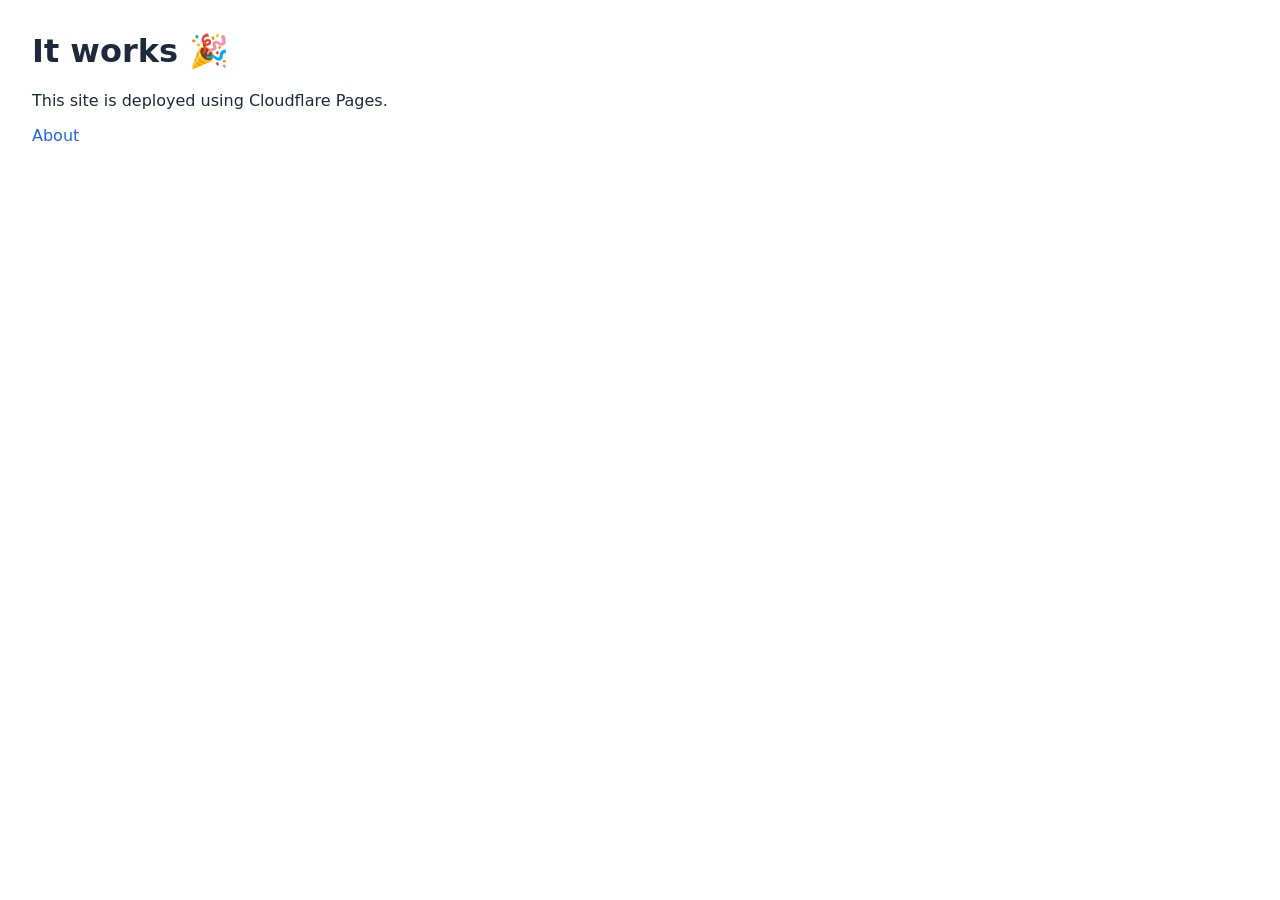
==== index.html @ a0675ecf "Initial commit" ====
<!doctype html>
<html>
  <head>
    <meta charset="utf-8" />
    <meta name="viewport" content="width=device-width, initial-scale=1" />
    <meta name="color-scheme" content="light dark" />
    <title>Home</title>
    <link rel="icon" href="/assets/favicon.svg" type="image/svg+xml">
    <link rel="stylesheet" href="/assets/css/styles.css">
    <script defer src="/assets/js/main.js"></script>
  </head>
  <body>
    <h1>It works 🎉</h1>
    <p>This site is deployed using Cloudflare Pages.</p>
    <p><a href="/about/">About</a></p>
  </body>
</html>
---- assets/css/styles.css ----
:root {
  color-scheme: light dark;
  --color-bg: #ffffff;
  --color-text: #1e293b;
  --color-muted: #64748b;
  --color-accent: #2563eb;
  --color-border: #e2e8f0;
}

@media (prefers-color-scheme: dark) {
  :root {
    --color-bg: #0f172a;
    --color-text: #e2e8f0;
    --color-muted: #94a3b8;
    --color-accent: #60a5fa;
    --color-border: #1e293b;
  }
}

body {
  font-family: system-ui, sans-serif;
  margin: 2rem;
  background-color: var(--color-bg);
  color: var(--color-text);
}

a {
  text-decoration: none;
  color: var(--color-accent);
}
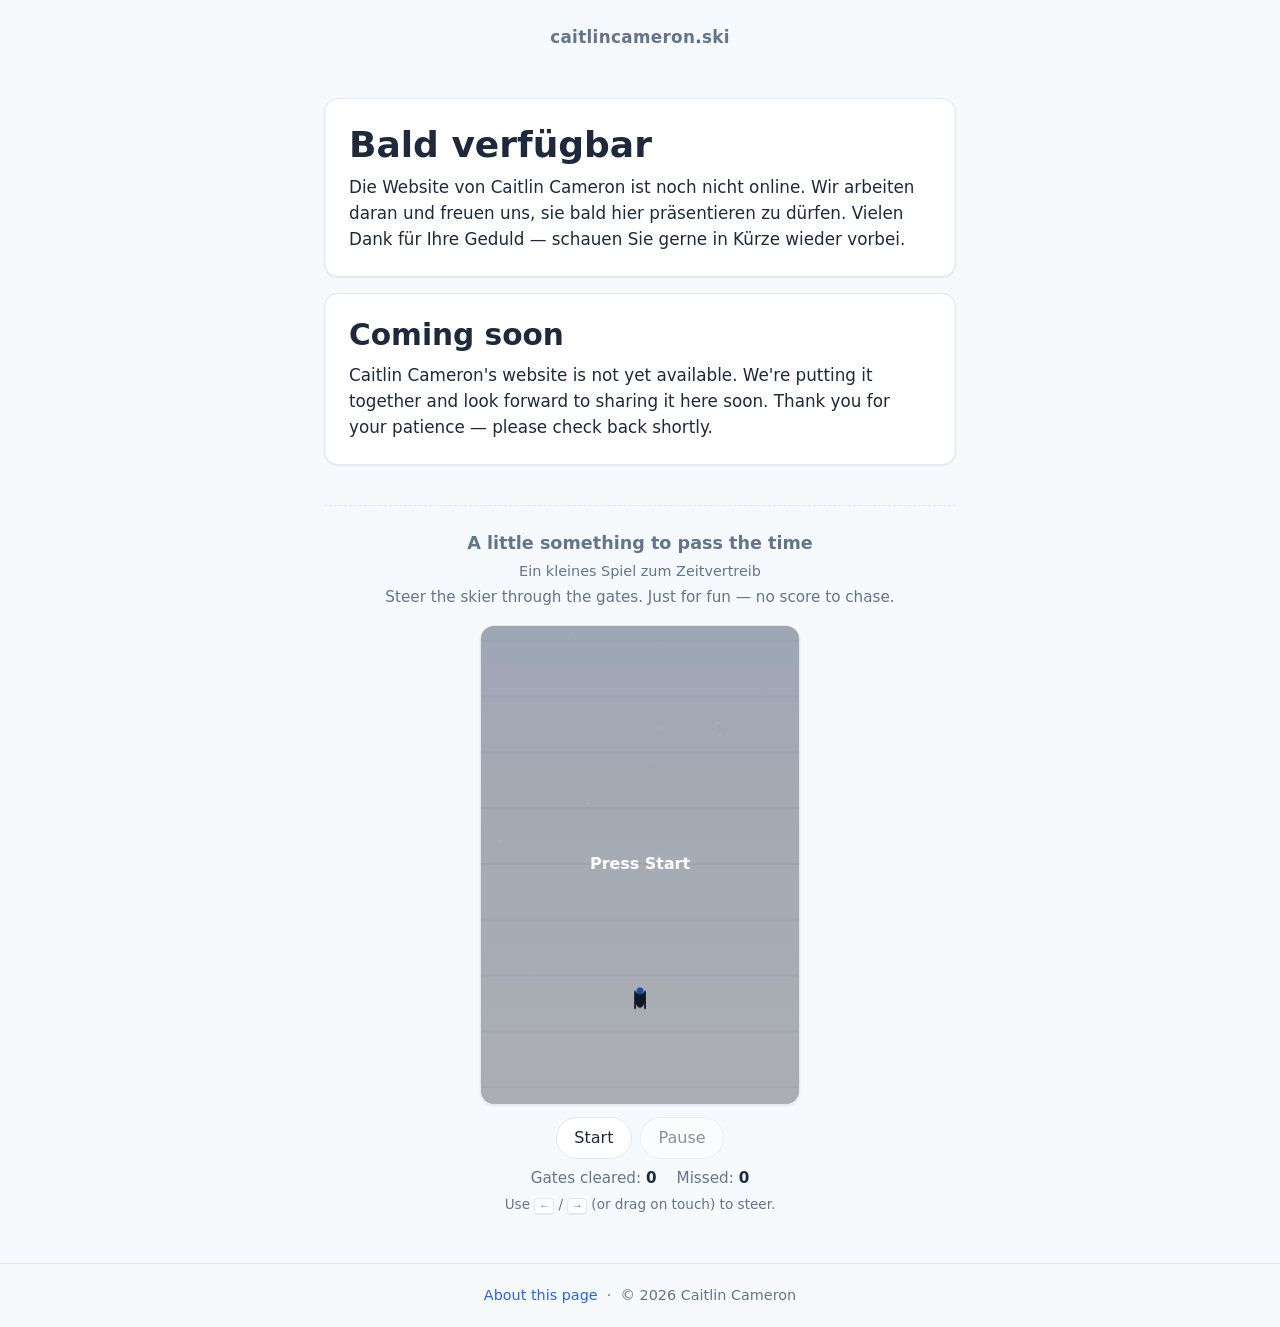
==== commit 85df497c: "Build holding site with bilingual notice and slalom mini-game Adds the initial caitlincameron.ski ho" ====
--- a/index.html
+++ b/index.html
@@ -1,17 +1,88 @@
 <!doctype html>
-<html>
+<html lang="en">
   <head>
     <meta charset="utf-8" />
     <meta name="viewport" content="width=device-width, initial-scale=1" />
     <meta name="color-scheme" content="light dark" />
-    <title>Home</title>
-    <link rel="icon" href="/assets/favicon.svg" type="image/svg+xml">
-    <link rel="stylesheet" href="/assets/css/styles.css">
+    <meta name="description" content="caitlincameron.ski — coming soon. Bald verfügbar." />
+    <title>caitlincameron.ski — Bald verfügbar / Coming soon</title>
+    <link rel="icon" href="/assets/favicon.svg" type="image/svg+xml" />
+    <link rel="stylesheet" href="/assets/css/styles.css" />
     <script defer src="/assets/js/main.js"></script>
+    <script defer src="/assets/js/slalom.js"></script>
   </head>
   <body>
-    <h1>It works 🎉</h1>
-    <p>This site is deployed using Cloudflare Pages.</p>
-    <p><a href="/about/">About</a></p>
+    <a class="skip-link" href="#main">Skip to content</a>
+
+    <header class="site-header">
+      <p class="wordmark">caitlincameron<span class="wordmark__dot">.</span>ski</p>
+    </header>
+
+    <main id="main" class="container">
+      <section class="message" lang="de" aria-labelledby="msg-de-heading">
+        <h1 id="msg-de-heading">Bald verfügbar</h1>
+        <p>
+          Die Website von Caitlin Cameron ist noch nicht online. Wir arbeiten
+          daran und freuen uns, sie bald hier präsentieren zu dürfen. Vielen
+          Dank für Ihre Geduld — schauen Sie gerne in Kürze wieder vorbei.
+        </p>
+      </section>
+
+      <section class="message" lang="en" aria-labelledby="msg-en-heading">
+        <h2 id="msg-en-heading">Coming soon</h2>
+        <p>
+          Caitlin Cameron's website is not yet available. We're putting it
+          together and look forward to sharing it here soon. Thank you for
+          your patience — please check back shortly.
+        </p>
+      </section>
+
+      <section class="game" aria-labelledby="game-heading">
+        <h2 id="game-heading" class="game__heading">
+          A little something to pass the time
+          <span class="game__subheading" lang="de">Ein kleines Spiel zum Zeitvertreib</span>
+        </h2>
+
+        <p class="game__intro">
+          Steer the skier through the gates. Just for fun — no score to chase.
+        </p>
+
+        <div class="game__stage">
+          <canvas
+            id="slalom-canvas"
+            width="320"
+            height="480"
+            aria-label="Slalom skiing mini-game"
+            role="img"
+          >
+            Your browser does not support the HTML canvas element, so the
+            mini-game isn't available — but the message above is the
+            important part.
+          </canvas>
+        </div>
+
+        <div class="game__controls">
+          <button type="button" id="slalom-start" class="game__button">Start</button>
+          <button type="button" id="slalom-pause" class="game__button" disabled>Pause</button>
+        </div>
+
+        <p class="game__status" aria-live="polite">
+          <span>Gates cleared: <strong id="slalom-cleared">0</strong></span>
+          <span>Missed: <strong id="slalom-missed">0</strong></span>
+        </p>
+
+        <p class="game__hint">
+          Use <kbd>←</kbd> / <kbd>→</kbd> (or drag on touch) to steer.
+        </p>
+      </section>
+    </main>
+
+    <footer class="site-footer">
+      <p>
+        <a href="/about/">About this page</a>
+        &nbsp;·&nbsp;
+        <span>&copy; <span id="footer-year">2026</span> Caitlin Cameron</span>
+      </p>
+    </footer>
   </body>
 </html>
--- a/assets/css/styles.css
+++ b/assets/css/styles.css
@@ -1,30 +1,280 @@
 :root {
   color-scheme: light dark;
-  --color-bg: #ffffff;
+  --color-bg: #f7fafc;
+  --color-surface: #ffffff;
   --color-text: #1e293b;
   --color-muted: #64748b;
   --color-accent: #2563eb;
+  --color-accent-strong: #1d4ed8;
   --color-border: #e2e8f0;
+  --color-shadow: rgba(15, 23, 42, 0.08);
+  --max-width: 42rem;
+  --radius: 14px;
 }
 
 @media (prefers-color-scheme: dark) {
   :root {
-    --color-bg: #0f172a;
+    --color-bg: #0b1220;
+    --color-surface: #111a2e;
     --color-text: #e2e8f0;
     --color-muted: #94a3b8;
     --color-accent: #60a5fa;
+    --color-accent-strong: #93c5fd;
     --color-border: #1e293b;
+    --color-shadow: rgba(0, 0, 0, 0.35);
   }
 }
 
+*,
+*::before,
+*::after {
+  box-sizing: border-box;
+}
+
+html {
+  -webkit-text-size-adjust: 100%;
+}
+
 body {
-  font-family: system-ui, sans-serif;
-  margin: 2rem;
+  font-family: system-ui, -apple-system, "Segoe UI", Roboto, "Helvetica Neue",
+    Arial, sans-serif;
+  margin: 0;
   background-color: var(--color-bg);
   color: var(--color-text);
+  line-height: 1.55;
+  min-height: 100vh;
+  display: flex;
+  flex-direction: column;
 }
 
 a {
+  color: var(--color-accent);
   text-decoration: none;
+}
+
+a:hover,
+a:focus-visible {
+  color: var(--color-accent-strong);
+  text-decoration: underline;
+}
+
+:focus-visible {
+  outline: 2px solid var(--color-accent);
+  outline-offset: 2px;
+  border-radius: 4px;
+}
+
+.skip-link {
+  position: absolute;
+  left: -9999px;
+  top: 0;
+  background: var(--color-accent);
+  color: #fff;
+  padding: 0.5rem 0.75rem;
+  border-radius: 0 0 var(--radius) var(--radius);
+}
+
+.skip-link:focus {
+  left: 0;
+}
+
+.site-header {
+  padding: 1.5rem 1.25rem 0.5rem;
+  display: flex;
+  justify-content: center;
+}
+
+.wordmark {
+  font-weight: 600;
+  letter-spacing: 0.02em;
+  margin: 0;
+  font-size: 1.05rem;
+  color: var(--color-muted);
+}
+
+.wordmark a {
+  color: inherit;
+}
+
+.wordmark__dot {
   color: var(--color-accent);
 }
+
+.container {
+  width: 100%;
+  max-width: var(--max-width);
+  margin: 0 auto;
+  padding: 1.5rem 1.25rem 3rem;
+  flex: 1;
+}
+
+.message {
+  background: var(--color-surface);
+  border: 1px solid var(--color-border);
+  border-radius: var(--radius);
+  padding: 1.5rem 1.5rem;
+  margin: 1rem 0;
+  box-shadow: 0 1px 2px var(--color-shadow);
+}
+
+.message h1,
+.message h2 {
+  margin: 0 0 0.5rem;
+  line-height: 1.2;
+}
+
+.message h1 {
+  font-size: clamp(1.6rem, 2.5vw + 1rem, 2.25rem);
+}
+
+.message h2 {
+  font-size: clamp(1.35rem, 2vw + 0.9rem, 1.85rem);
+  font-weight: 600;
+}
+
+.message p {
+  margin: 0;
+  color: var(--color-text);
+  font-size: 1.05rem;
+}
+
+.game {
+  margin: 2.5rem 0 0;
+  padding-top: 1.5rem;
+  border-top: 1px dashed var(--color-border);
+  text-align: center;
+}
+
+.game__heading {
+  font-size: 1.1rem;
+  font-weight: 600;
+  color: var(--color-muted);
+  margin: 0 0 0.25rem;
+  display: flex;
+  flex-direction: column;
+  gap: 0.15rem;
+}
+
+.game__subheading {
+  font-size: 0.9rem;
+  font-weight: 400;
+  color: var(--color-muted);
+}
+
+.game__intro {
+  margin: 0 0 1rem;
+  color: var(--color-muted);
+  font-size: 0.95rem;
+}
+
+.game__stage {
+  display: flex;
+  justify-content: center;
+}
+
+#slalom-canvas {
+  display: block;
+  width: min(320px, 100%);
+  height: auto;
+  aspect-ratio: 320 / 480;
+  background: linear-gradient(180deg, #eef4ff 0%, #ffffff 100%);
+  border: 1px solid var(--color-border);
+  border-radius: var(--radius);
+  box-shadow: 0 1px 2px var(--color-shadow);
+  touch-action: none;
+}
+
+@media (prefers-color-scheme: dark) {
+  #slalom-canvas {
+    background: linear-gradient(180deg, #1a2747 0%, #0f1a35 100%);
+  }
+}
+
+.game__controls {
+  display: flex;
+  gap: 0.5rem;
+  justify-content: center;
+  margin: 0.75rem 0 0.25rem;
+}
+
+.game__button {
+  font: inherit;
+  background: var(--color-surface);
+  color: var(--color-text);
+  border: 1px solid var(--color-border);
+  border-radius: 999px;
+  padding: 0.45rem 1.1rem;
+  cursor: pointer;
+  transition: background-color 0.15s ease, color 0.15s ease,
+    border-color 0.15s ease;
+}
+
+.game__button:hover:not(:disabled),
+.game__button:focus-visible:not(:disabled) {
+  border-color: var(--color-accent);
+  color: var(--color-accent-strong);
+}
+
+.game__button:disabled {
+  opacity: 0.5;
+  cursor: default;
+}
+
+.game__status {
+  display: flex;
+  justify-content: center;
+  gap: 1.25rem;
+  color: var(--color-muted);
+  font-size: 0.95rem;
+  margin: 0.5rem 0 0.25rem;
+}
+
+.game__status strong {
+  color: var(--color-text);
+  font-variant-numeric: tabular-nums;
+  font-weight: 600;
+}
+
+.game__hint {
+  margin: 0.25rem 0 0;
+  color: var(--color-muted);
+  font-size: 0.85rem;
+}
+
+kbd {
+  font-family: ui-monospace, SFMono-Regular, Menlo, Monaco, Consolas,
+    "Liberation Mono", monospace;
+  font-size: 0.8em;
+  background: var(--color-surface);
+  border: 1px solid var(--color-border);
+  border-radius: 4px;
+  padding: 0.05rem 0.35rem;
+  box-shadow: 0 1px 0 var(--color-border);
+}
+
+.site-footer {
+  text-align: center;
+  padding: 1.25rem;
+  color: var(--color-muted);
+  font-size: 0.9rem;
+  border-top: 1px solid var(--color-border);
+  background: transparent;
+}
+
+.site-footer p {
+  margin: 0;
+}
+
+.prose h1 {
+  font-size: clamp(1.6rem, 2.5vw + 1rem, 2.25rem);
+  margin: 0 0 1rem;
+}
+
+.prose h2 {
+  font-size: 1.2rem;
+  margin: 1.5rem 0 0.5rem;
+}
+
+.prose p {
+  margin: 0 0 0.75rem;
+}
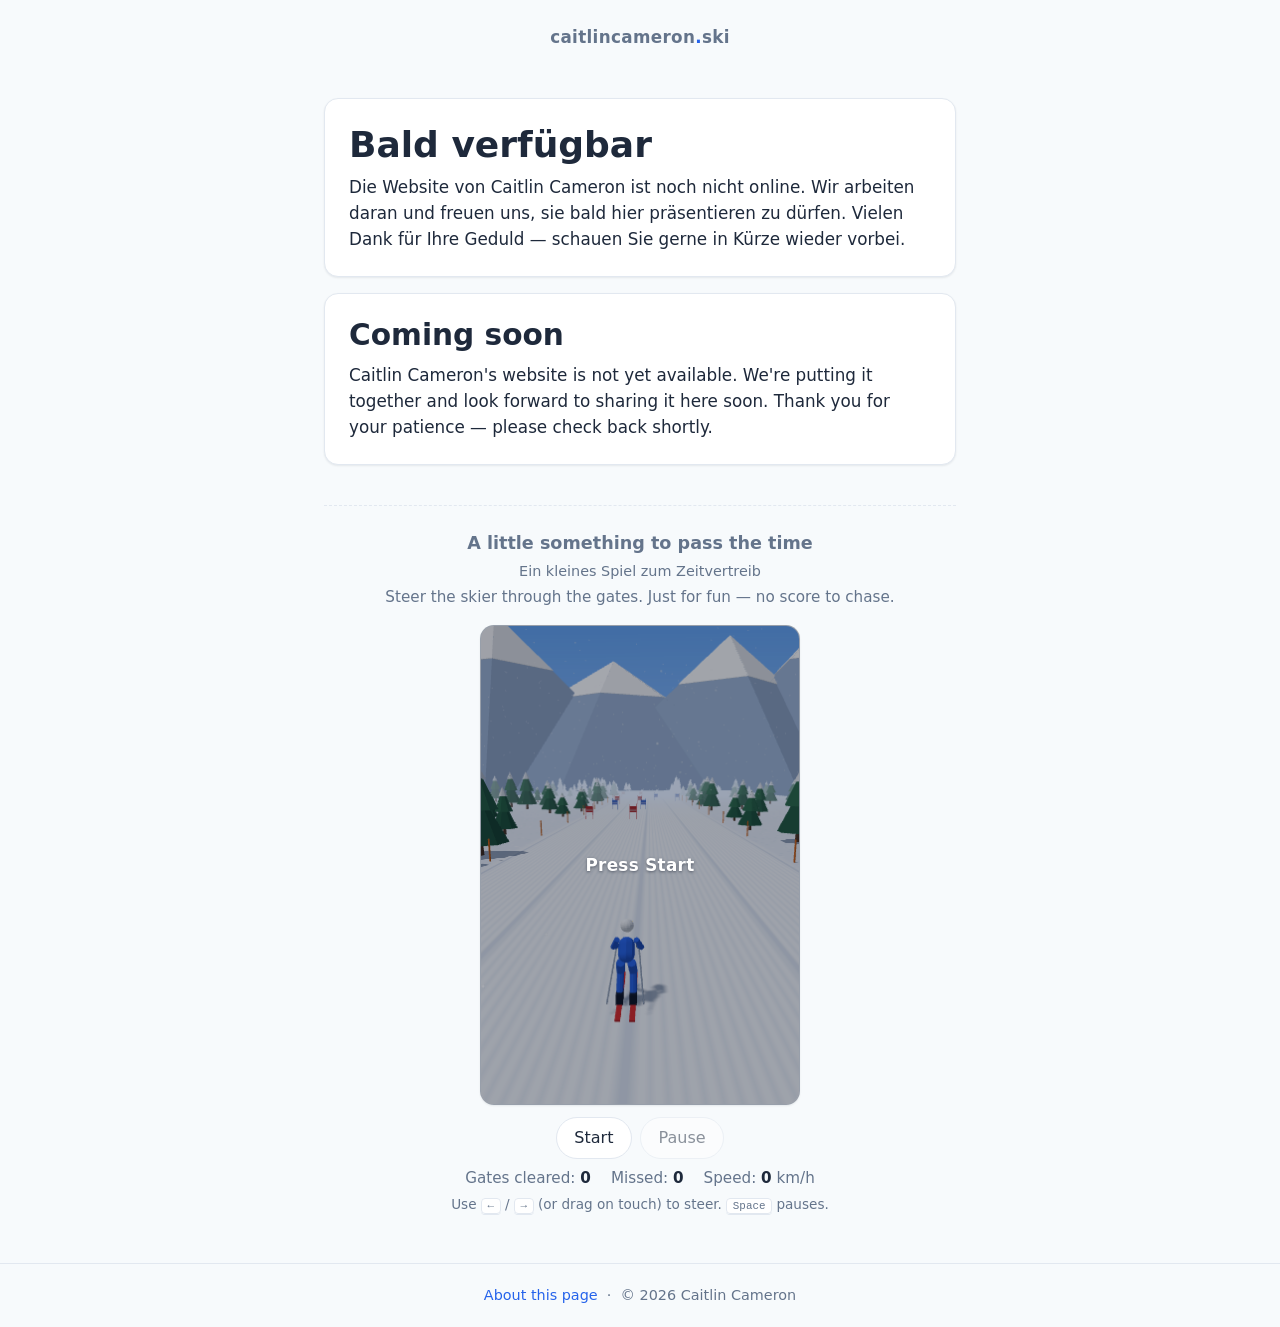
==== commit e3c5b36d: "Rework slalom game in 3D with three.js Same gameplay as before (steer through gates, counts of clear" ====
--- a/index.html
+++ b/index.html
@@ -9,7 +9,7 @@
     <link rel="icon" href="/assets/favicon.svg" type="image/svg+xml" />
     <link rel="stylesheet" href="/assets/css/styles.css" />
     <script defer src="/assets/js/main.js"></script>
-    <script defer src="/assets/js/slalom.js"></script>
+    <script type="module" src="/assets/js/slalom3d.js"></script>
   </head>
   <body>
     <a class="skip-link" href="#main">Skip to content</a>
@@ -48,17 +48,20 @@
         </p>
 
         <div class="game__stage">
-          <canvas
-            id="slalom-canvas"
-            width="320"
-            height="480"
-            aria-label="Slalom skiing mini-game"
-            role="img"
-          >
-            Your browser does not support the HTML canvas element, so the
-            mini-game isn't available — but the message above is the
-            important part.
-          </canvas>
+          <div class="game__viewport">
+            <canvas
+              id="slalom-canvas"
+              width="320"
+              height="480"
+              aria-label="Slalom skiing mini-game"
+              role="img"
+            >
+              Your browser does not support the HTML canvas element, so the
+              mini-game isn't available — but the message above is the
+              important part.
+            </canvas>
+            <div id="slalom-overlay" class="game__overlay" aria-hidden="true" hidden></div>
+          </div>
         </div>
 
         <div class="game__controls">
@@ -69,10 +72,11 @@
         <p class="game__status" aria-live="polite">
           <span>Gates cleared: <strong id="slalom-cleared">0</strong></span>
           <span>Missed: <strong id="slalom-missed">0</strong></span>
+          <span id="slalom-speed-wrap">Speed: <strong id="slalom-speed">0</strong> km/h</span>
         </p>
 
         <p class="game__hint">
-          Use <kbd>←</kbd> / <kbd>→</kbd> (or drag on touch) to steer.
+          Use <kbd>←</kbd> / <kbd>→</kbd> (or drag on touch) to steer. <kbd>Space</kbd> pauses.
         </p>
       </section>
     </main>
--- a/assets/css/styles.css
+++ b/assets/css/styles.css
@@ -172,9 +172,15 @@
   justify-content: center;
 }
 
+.game__viewport {
+  position: relative;
+  width: min(320px, 100%);
+  border-radius: var(--radius);
+}
+
 #slalom-canvas {
   display: block;
-  width: min(320px, 100%);
+  width: 100%;
   height: auto;
   aspect-ratio: 320 / 480;
   background: linear-gradient(180deg, #eef4ff 0%, #ffffff 100%);
@@ -187,6 +193,54 @@
 @media (prefers-color-scheme: dark) {
   #slalom-canvas {
     background: linear-gradient(180deg, #1a2747 0%, #0f1a35 100%);
+  }
+}
+
+.game__overlay {
+  position: absolute;
+  inset: 0;
+  display: flex;
+  align-items: center;
+  justify-content: center;
+  border-radius: var(--radius);
+  background: rgba(15, 23, 42, 0.35);
+  color: #fff;
+  font-weight: 600;
+  font-size: 1.05rem;
+  letter-spacing: 0.02em;
+  text-shadow: 0 1px 3px rgba(15, 23, 42, 0.5);
+  pointer-events: none;
+}
+
+.game__overlay[hidden] {
+  display: none;
+}
+
+.game__viewport::after {
+  content: "";
+  position: absolute;
+  inset: 0;
+  border-radius: var(--radius);
+  box-shadow: inset 0 0 0 3px rgba(239, 68, 68, 0), inset 0 0 40px rgba(239, 68, 68, 0);
+  pointer-events: none;
+}
+
+.game__viewport.is-miss::after {
+  animation: slalom-miss 0.45s ease-out;
+}
+
+@keyframes slalom-miss {
+  from {
+    box-shadow: inset 0 0 0 3px rgba(239, 68, 68, 0.9), inset 0 0 40px rgba(239, 68, 68, 0.55);
+  }
+  to {
+    box-shadow: inset 0 0 0 3px rgba(239, 68, 68, 0), inset 0 0 40px rgba(239, 68, 68, 0);
+  }
+}
+
+@media (prefers-reduced-motion: reduce) {
+  .game__viewport.is-miss::after {
+    animation-duration: 0.01s;
   }
 }
 
@@ -223,7 +277,8 @@
 .game__status {
   display: flex;
   justify-content: center;
-  gap: 1.25rem;
+  flex-wrap: wrap;
+  gap: 0.35rem 1.25rem;
   color: var(--color-muted);
   font-size: 0.95rem;
   margin: 0.5rem 0 0.25rem;
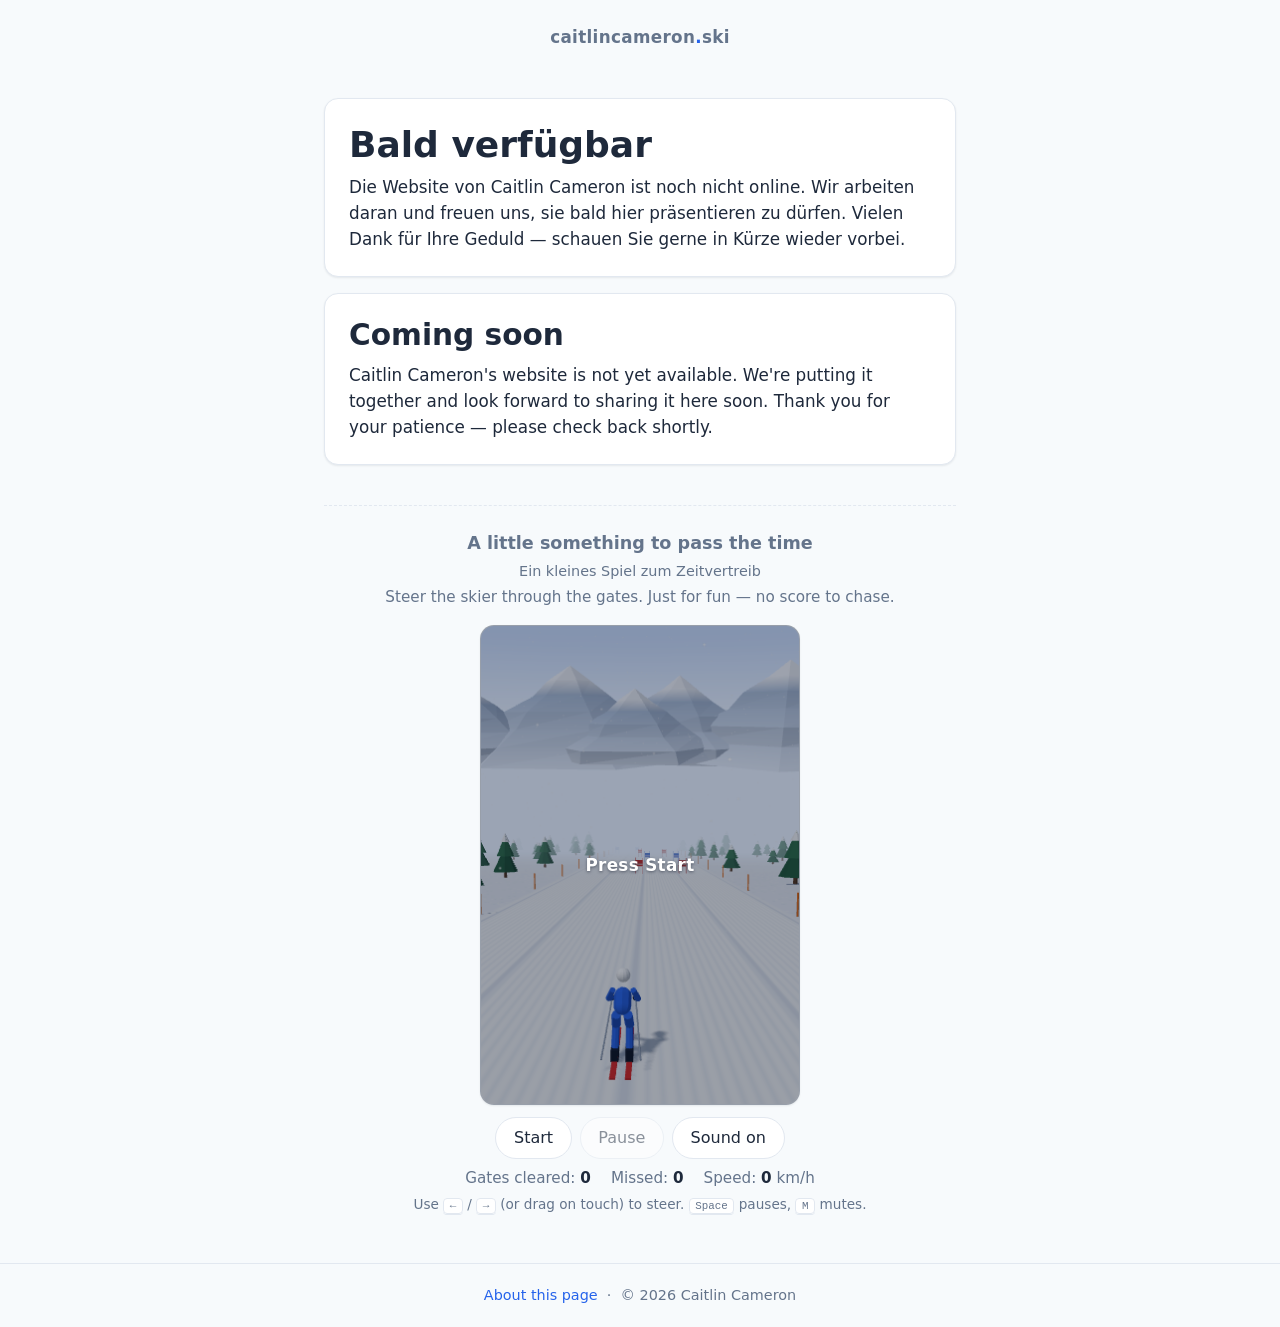
==== commit df2ae305: "Downhill slope, sounds, and fix stale cached assets - Tilt the course about 15° while the camera, sk" ====
--- a/index.html
+++ b/index.html
@@ -7,9 +7,9 @@
     <meta name="description" content="caitlincameron.ski — coming soon. Bald verfügbar." />
     <title>caitlincameron.ski — Bald verfügbar / Coming soon</title>
     <link rel="icon" href="/assets/favicon.svg" type="image/svg+xml" />
-    <link rel="stylesheet" href="/assets/css/styles.css" />
-    <script defer src="/assets/js/main.js"></script>
-    <script type="module" src="/assets/js/slalom3d.js"></script>
+    <link rel="stylesheet" href="/assets/css/styles.css?v=3" />
+    <script defer src="/assets/js/main.js?v=3"></script>
+    <script type="module" src="/assets/js/slalom3d.js?v=3"></script>
   </head>
   <body>
     <a class="skip-link" href="#main">Skip to content</a>
@@ -67,6 +67,7 @@
         <div class="game__controls">
           <button type="button" id="slalom-start" class="game__button">Start</button>
           <button type="button" id="slalom-pause" class="game__button" disabled>Pause</button>
+          <button type="button" id="slalom-sound" class="game__button" aria-pressed="true" hidden>Sound on</button>
         </div>
 
         <p class="game__status" aria-live="polite">
@@ -76,7 +77,7 @@
         </p>
 
         <p class="game__hint">
-          Use <kbd>←</kbd> / <kbd>→</kbd> (or drag on touch) to steer. <kbd>Space</kbd> pauses.
+          Use <kbd>←</kbd> / <kbd>→</kbd> (or drag on touch) to steer. <kbd>Space</kbd> pauses, <kbd>M</kbd> mutes.
         </p>
       </section>
     </main>
--- a/assets/css/styles.css
+++ b/assets/css/styles.css
@@ -246,6 +246,7 @@
 
 .game__controls {
   display: flex;
+  flex-wrap: wrap;
   gap: 0.5rem;
   justify-content: center;
   margin: 0.75rem 0 0.25rem;
